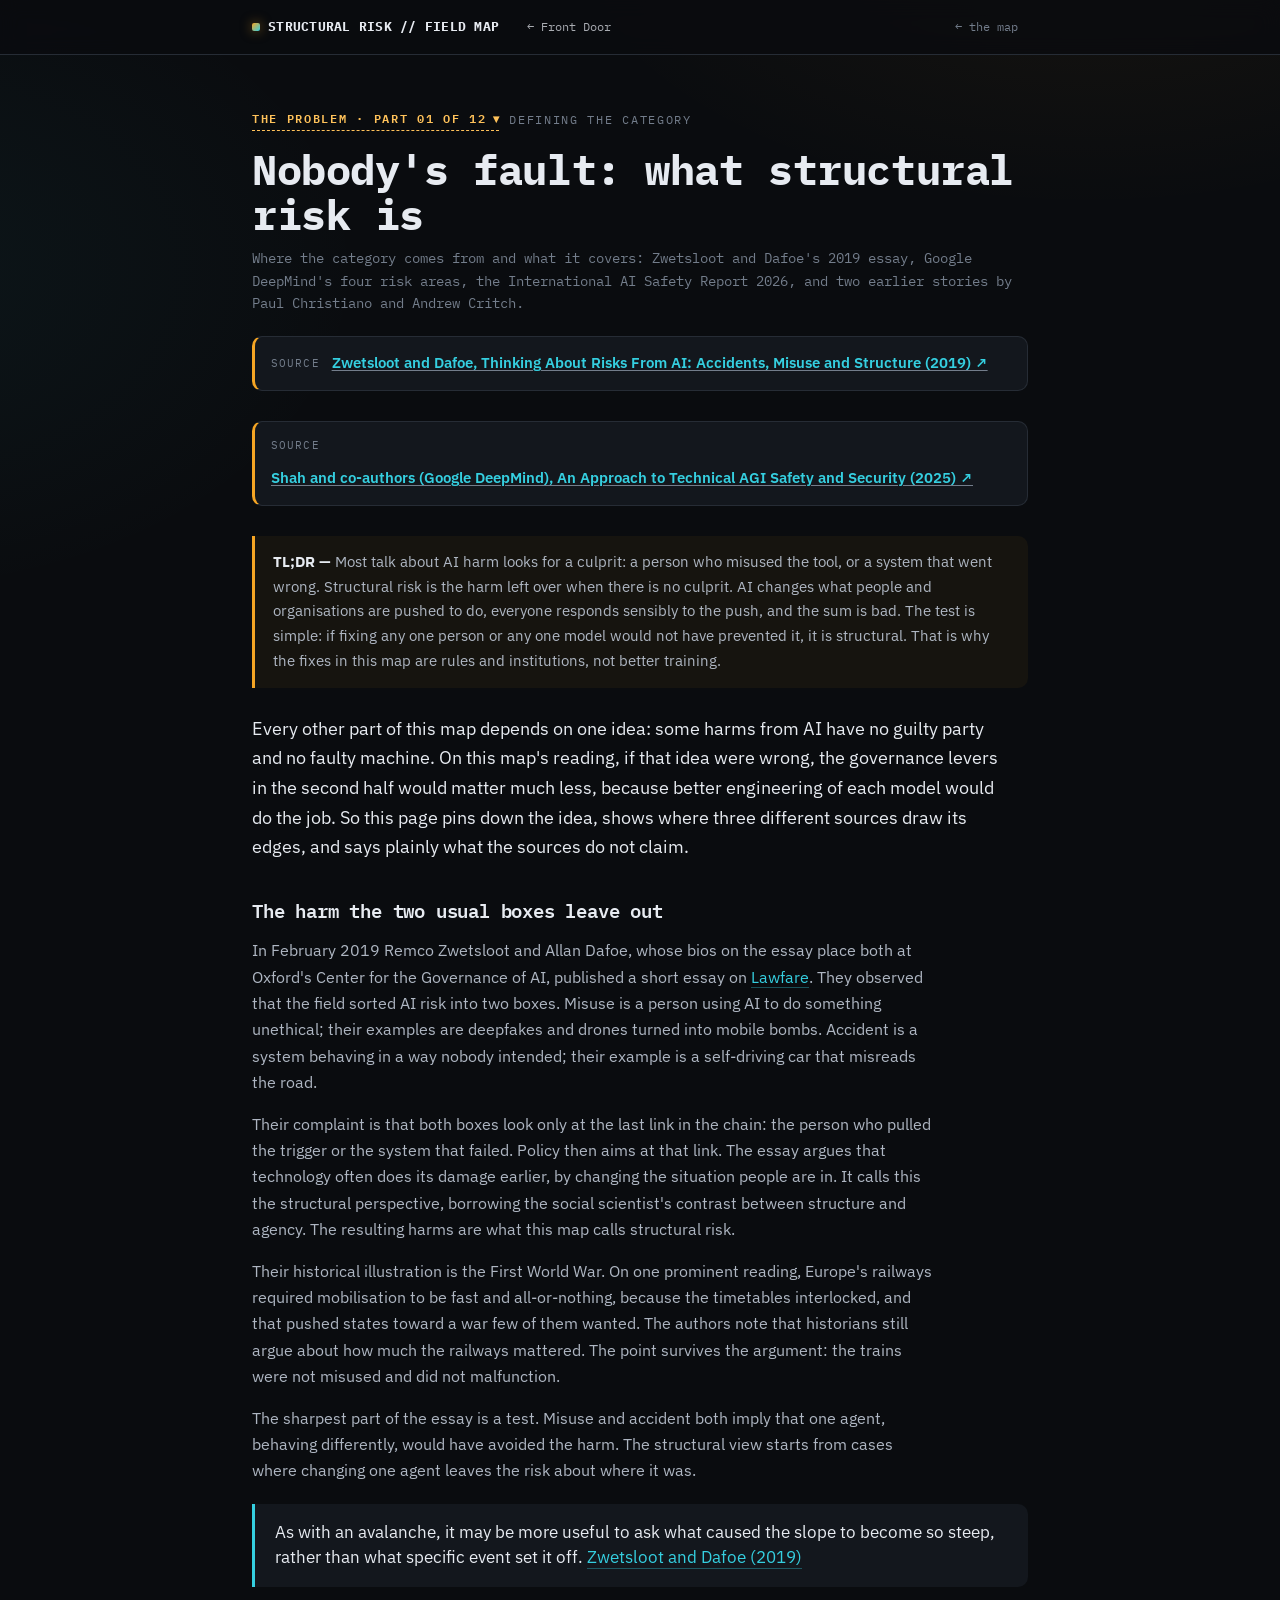
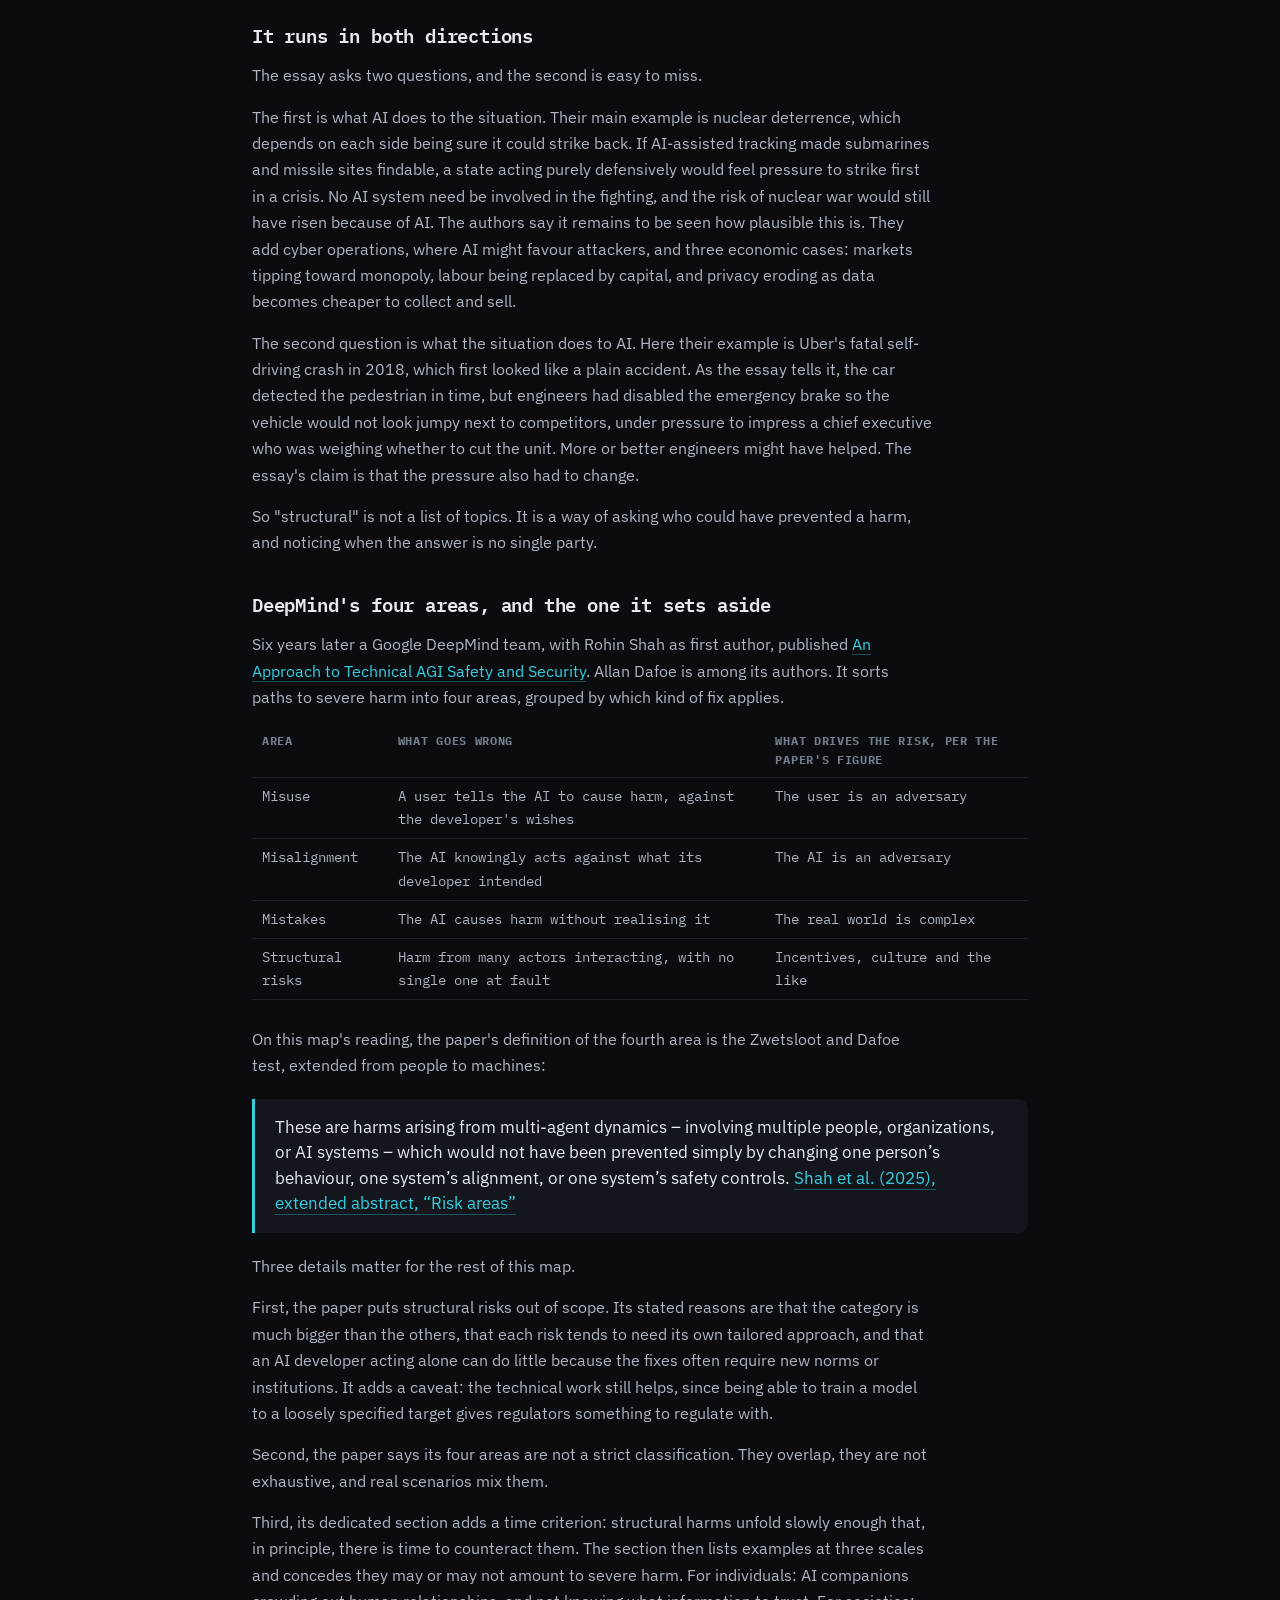
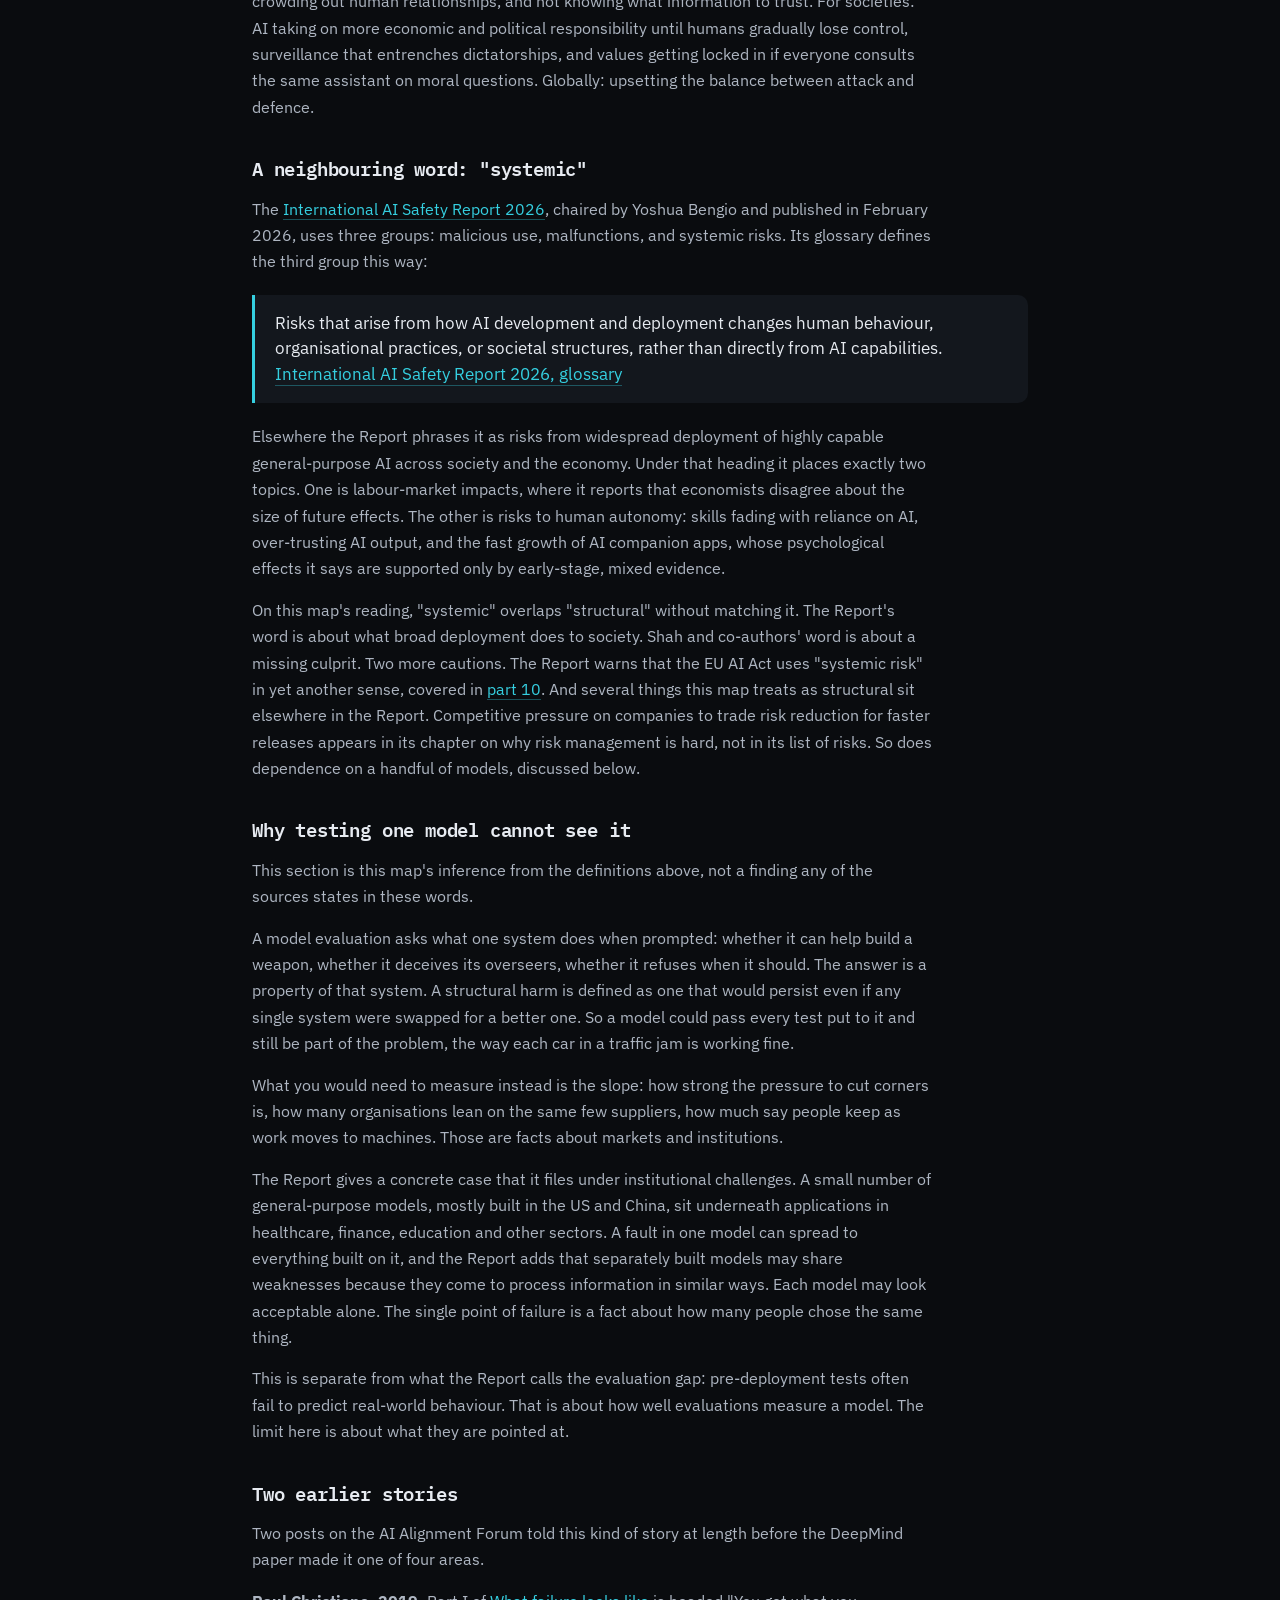
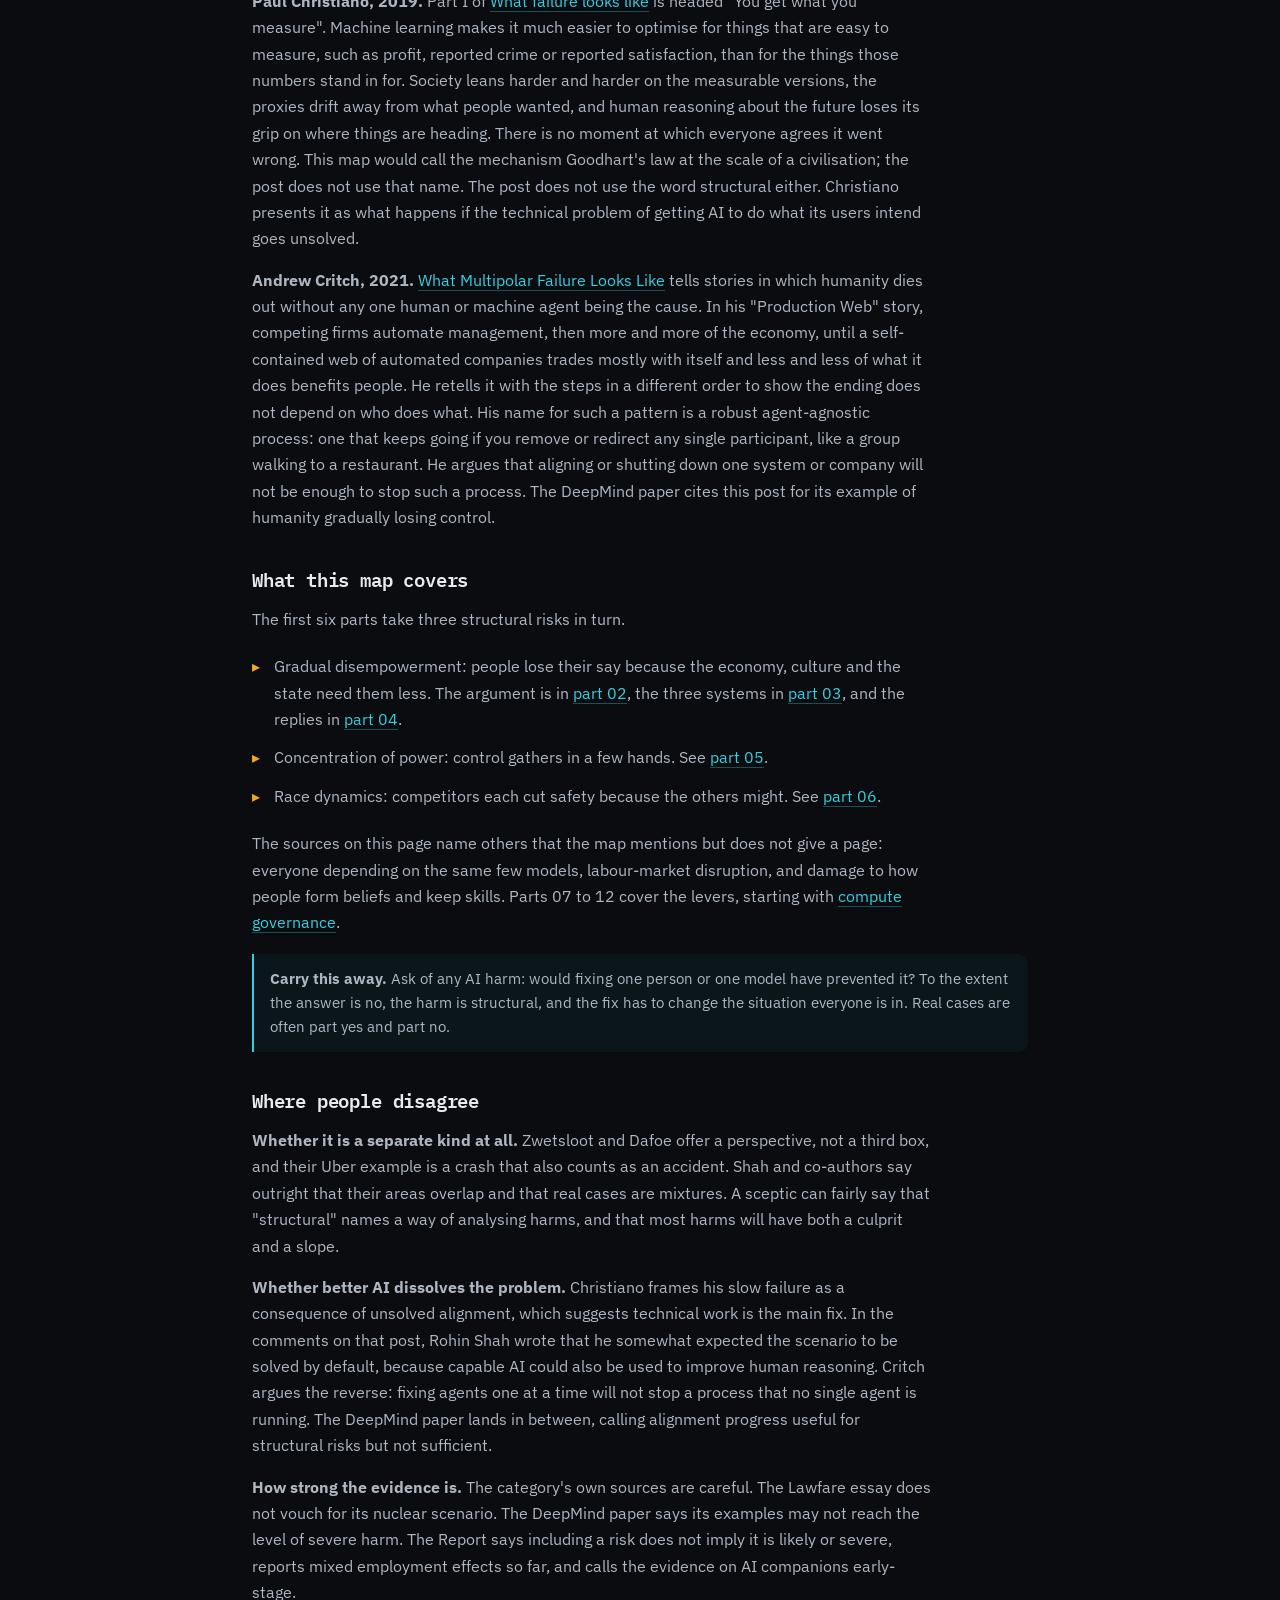
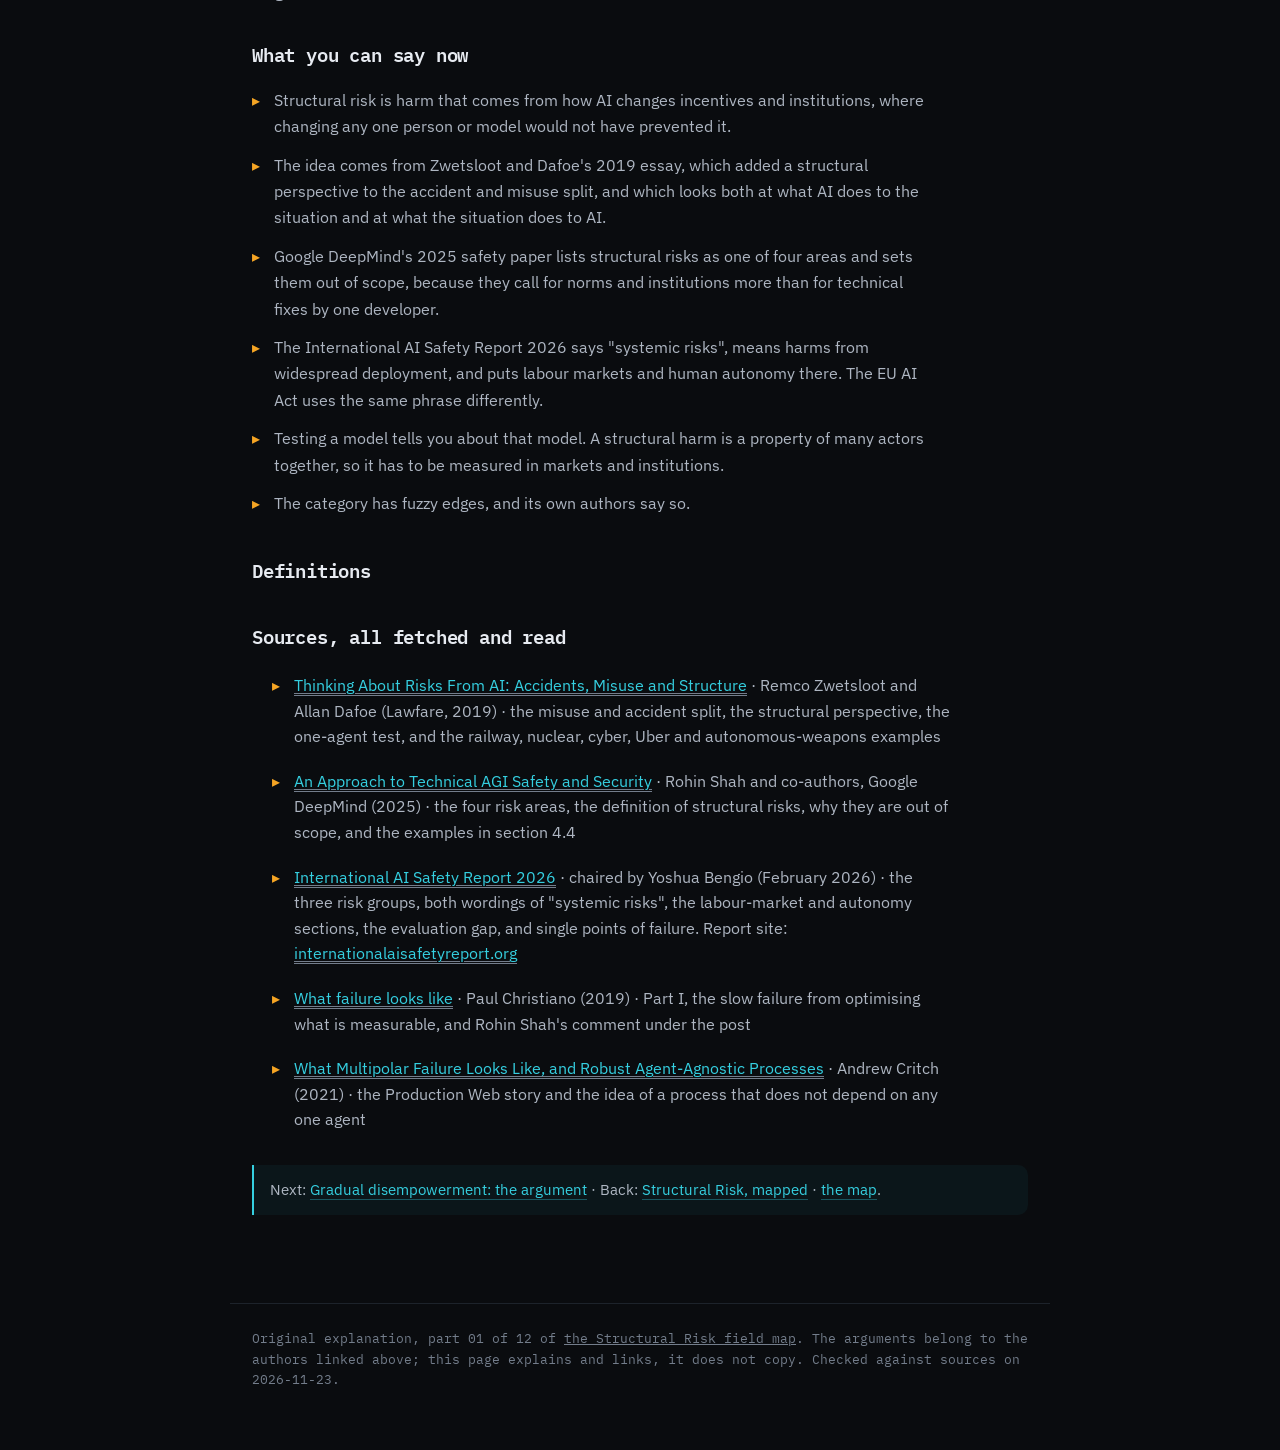
==== parts/p01.html @ a1bcbe5d "Parts 01-04: the problem arc Co-Authored-By: Claude Fable 5.2 <noreply@anthropic.com>" ====
<!DOCTYPE html>
<html lang="en">
<head>
<meta charset="UTF-8" />
<meta name="viewport" content="width=device-width, initial-scale=1.0" />
<title>Nobody's fault: what structural risk is — Structural Risk, mapped</title>
<meta name="description" content="Structural risk is harm from how AI changes incentives and institutions, with no misuser and no broken model. Where the idea comes from and what it covers." />
<link rel="preconnect" href="https://fonts.googleapis.com" />
<link rel="preconnect" href="https://fonts.gstatic.com" crossorigin />
<link href="https://fonts.googleapis.com/css2?family=IBM+Plex+Mono:wght@400;500;600;700&family=IBM+Plex+Sans:wght@400;500;600;700&display=swap" rel="stylesheet" />
<link rel="stylesheet" href="../paper.css" />
<script>try{var m=localStorage.getItem('aitools-mode')||localStorage.getItem('llm-judges-mode');if(m==='tech'||m==='eli5')document.documentElement.setAttribute('data-'+m,'on')}catch(e){}</script>
</head>
<body>
<header class="bar"><div class="bar-in">
  <div class="brand"><span class="dot"></span>STRUCTURAL&nbsp;RISK&nbsp;//&nbsp;FIELD&nbsp;MAP</div>
  <a class="front-door" href="https://idvorkin-ai-tools.github.io/safety.html">&larr; Front Door</a>
  <a class="back" href="../index.html#problem">&larr; the map</a>
</div></header>
<main>
  <div class="eyebrow"><span class="box wb mono">THE PROBLEM &middot; PART 01 OF 12</span><span class="mono">Defining the category</span></div>
  <h1>Nobody's fault: what structural risk is</h1>
  <div class="authors">Where the category comes from and what it covers: Zwetsloot and Dafoe's 2019 essay, Google DeepMind's four risk areas, the International AI Safety Report 2026, and two earlier stories by Paul Christiano and Andrew Critch.</div>
  <div class="paperlink" style="border-left-color:var(--off)"><span class="lbl">Source</span><a href="https://www.lawfaremedia.org/article/thinking-about-risks-ai-accidents-misuse-and-structure" target="_blank" rel="noopener">Zwetsloot and Dafoe, Thinking About Risks From AI: Accidents, Misuse and Structure (2019) &#8599;</a></div>
  <div class="paperlink" style="border-left-color:var(--off)"><span class="lbl">Source</span><a href="https://arxiv.org/abs/2504.01849" target="_blank" rel="noopener">Shah and co-authors (Google DeepMind), An Approach to Technical AGI Safety and Security (2025) &#8599;</a></div>

  <div class="tldr plain-only"><b>TL;DR &mdash;</b> Most talk about AI harm looks for a culprit: a person who misused the tool, or a system that went wrong. Structural risk is the harm left over when there is no culprit. AI changes what people and organisations are pushed to do, everyone responds sensibly to the push, and the sum is bad. The test is simple: if fixing any one person or any one model would not have prevented it, it is structural. That is why the fixes in this map are rules and institutions, not better training.</div>
  <div class="tldr tech-only"><b>TL;DR, technical &mdash;</b> Zwetsloot and Dafoe (2019) add a structural perspective to the accident and misuse split: technology shapes the incentives and environment actors face, and that environment in turn shapes how the technology is built and deployed. Shah et al. (2025) make structural risks the fourth of their risk areas, defined counterfactually as harms from multi-agent dynamics that no change to one person, one system's alignment or one system's safety controls would have prevented, and set them out of scope as needing bespoke, largely non-technical approaches. The International AI Safety Report 2026 uses a neighbouring label, systemic risks, for harms from widespread deployment, and files labour-market impacts and risks to human autonomy there.</div>
  <div class="tldr eli5-only"><b>TL;DR, ELI5 &mdash;</b> Imagine a snowy mountain. One day a skier sneezes and a huge avalanche comes down. You could blame the sneeze. But the real problem is that the slope got too steep and too heavy with snow, so almost anything would have set it off. Structural risk is about the steep slope. With AI, nobody has to be naughty and no robot has to break. The slope just keeps getting steeper because of how everyone is pushed to behave.</div>

  <p class="lead">Every other part of this map depends on one idea: some harms from AI have no guilty party and no faulty machine. On this map's reading, if that idea were wrong, the governance levers in the second half would matter much less, because better engineering of each model would do the job. So this page pins down the idea, shows where three different sources draw its edges, and says plainly what the sources do not claim.</p>

  <h2 id="third-kind">The harm the two usual boxes leave out</h2>
  <p>In February 2019 Remco Zwetsloot and Allan Dafoe, whose bios on the essay place both at Oxford's Center for the Governance of AI, published a short essay on <a class="lnk" href="https://www.lawfaremedia.org/article/thinking-about-risks-ai-accidents-misuse-and-structure" target="_blank" rel="noopener">Lawfare</a>. They observed that the field sorted AI risk into two boxes. Misuse is a person using AI to do something unethical; their examples are deepfakes and drones turned into mobile bombs. Accident is a system behaving in a way nobody intended; their example is a self-driving car that misreads the road.</p>
  <p>Their complaint is that both boxes look only at the last link in the chain: the person who pulled the trigger or the system that failed. Policy then aims at that link. The essay argues that technology often does its damage earlier, by changing the situation people are in. It calls this the structural perspective, borrowing the social scientist's contrast between structure and agency. The resulting harms are what this map calls <span class="term" data-term="structural-risk">structural risk</span>.</p>
  <p>Their historical illustration is the First World War. On one prominent reading, Europe's railways required mobilisation to be fast and all-or-nothing, because the timetables interlocked, and that pushed states toward a war few of them wanted. The authors note that historians still argue about how much the railways mattered. The point survives the argument: the trains were not misused and did not malfunction.</p>
  <p>The sharpest part of the essay is a test. Misuse and accident both imply that one agent, behaving differently, would have avoided the harm. The structural view starts from cases where changing one agent leaves the risk about where it was.</p>
  <blockquote class="q">As with an avalanche, it may be more useful to ask what caused the slope to become so steep, rather than what specific event set it off. <a class="lnk" href="https://www.lawfaremedia.org/article/thinking-about-risks-ai-accidents-misuse-and-structure" target="_blank" rel="noopener">Zwetsloot and Dafoe (2019)</a></blockquote>

  <h2 id="two-directions">It runs in both directions</h2>
  <p>The essay asks two questions, and the second is easy to miss.</p>
  <p>The first is what AI does to the situation. Their main example is nuclear deterrence, which depends on each side being sure it could strike back. If AI-assisted tracking made submarines and missile sites findable, a state acting purely defensively would feel pressure to strike first in a crisis. No AI system need be involved in the fighting, and the risk of nuclear war would still have risen because of AI. The authors say it remains to be seen how plausible this is. They add cyber operations, where AI might favour attackers, and three economic cases: markets tipping toward monopoly, labour being replaced by capital, and privacy eroding as data becomes cheaper to collect and sell.</p>
  <p>The second question is what the situation does to AI. Here their example is Uber's fatal self-driving crash in 2018, which first looked like a plain accident. As the essay tells it, the car detected the pedestrian in time, but engineers had disabled the emergency brake so the vehicle would not look jumpy next to competitors, under pressure to impress a chief executive who was weighing whether to cut the unit. More or better engineers might have helped. The essay's claim is that the pressure also had to change.</p>
  <p class="tech-only">The essay generalises the second direction to the international level with a remark it quotes from the policymaker Bob Work: autonomous weapons carry accident risk, but a military that finds itself at a disadvantage against an adversary operating at machine speed may go down that path anyway. Domestically, institutions can change such pressures through regulation and liability. Internationally there is no overarching authority, which is the problem parts 06 and 12 of this map pick up.</p>
  <p>So "structural" is not a list of topics. It is a way of asking who could have prevented a harm, and noticing when the answer is no single party.</p>

  <h2 id="four-areas">DeepMind's four areas, and the one it sets aside</h2>
  <p>Six years later a Google DeepMind team, with Rohin Shah as first author, published <a class="lnk" href="https://arxiv.org/abs/2504.01849" target="_blank" rel="noopener">An Approach to Technical AGI Safety and Security</a>. Allan Dafoe is among its authors. It sorts paths to severe harm into four areas, grouped by which kind of fix applies.</p>
  <div class="scroll"><table class="kv">
    <tr><th>Area</th><th>What goes wrong</th><th>What drives the risk, per the paper's figure</th></tr>
    <tr><td>Misuse</td><td>A user tells the AI to cause harm, against the developer's wishes</td><td>The user is an adversary</td></tr>
    <tr><td>Misalignment</td><td>The AI knowingly acts against what its developer intended</td><td>The AI is an adversary</td></tr>
    <tr><td>Mistakes</td><td>The AI causes harm without realising it</td><td>The real world is complex</td></tr>
    <tr><td>Structural risks</td><td>Harm from many actors interacting, with no single one at fault</td><td>Incentives, culture and the like</td></tr>
  </table></div>
  <p>On this map's reading, the paper's definition of the fourth area is the Zwetsloot and Dafoe test, extended from people to machines:</p>
  <blockquote class="q">These are harms arising from multi-agent dynamics – involving multiple people, organizations, or AI systems – which would not have been prevented simply by changing one person’s behaviour, one system’s alignment, or one system’s safety controls. <a class="lnk" href="https://arxiv.org/abs/2504.01849" target="_blank" rel="noopener">Shah et al. (2025), extended abstract, &ldquo;Risk areas&rdquo;</a></blockquote>
  <p>Three details matter for the rest of this map.</p>
  <p>First, the paper puts structural risks out of scope. Its stated reasons are that the category is much bigger than the others, that each risk tends to need its own tailored approach, and that an AI developer acting alone can do little because the fixes often require new norms or institutions. It adds a caveat: the technical work still helps, since being able to train a model to a loosely specified target gives regulators something to regulate with.</p>
  <p>Second, the paper says its four areas are not a strict classification. They overlap, they are not exhaustive, and real scenarios mix them.</p>
  <p>Third, its dedicated section adds a time criterion: structural harms unfold slowly enough that, in principle, there is time to counteract them. The section then lists examples at three scales and concedes they may or may not amount to severe harm. For individuals: AI companions crowding out human relationships, and not knowing what information to trust. For societies: AI taking on more economic and political responsibility until humans gradually lose control, surveillance that entrenches dictatorships, and values getting locked in if everyone consults the same assistant on moral questions. Globally: upsetting the balance between attack and defence.</p>

  <h2 id="systemic">A neighbouring word: "systemic"</h2>
  <p>The <a class="lnk" href="https://arxiv.org/abs/2602.21012" target="_blank" rel="noopener">International AI Safety Report 2026</a>, chaired by Yoshua Bengio and published in February 2026, uses three groups: malicious use, malfunctions, and systemic risks. Its glossary defines the third group this way:</p>
  <blockquote class="q">Risks that arise from how AI development and deployment changes human behaviour, organisational practices, or societal structures, rather than directly from AI capabilities. <a class="lnk" href="https://arxiv.org/abs/2602.21012" target="_blank" rel="noopener">International AI Safety Report 2026, glossary</a></blockquote>
  <p>Elsewhere the Report phrases it as risks from widespread deployment of highly capable general-purpose AI across society and the economy. Under that heading it places exactly two topics. One is labour-market impacts, where it reports that economists disagree about the size of future effects. The other is risks to human autonomy: skills fading with reliance on AI, over-trusting AI output, and the fast growth of AI companion apps, whose psychological effects it says are supported only by early-stage, mixed evidence.</p>
  <p>On this map's reading, "systemic" overlaps "structural" without matching it. The Report's word is about what broad deployment does to society. Shah and co-authors' word is about a missing culprit. Two more cautions. The Report warns that the EU AI Act uses "systemic risk" in yet another sense, covered in <a class="lnk" href="p10.html">part 10</a>. And several things this map treats as structural sit elsewhere in the Report. Competitive pressure on companies to trade risk reduction for faster releases appears in its chapter on why risk management is hard, not in its list of risks. So does dependence on a handful of models, discussed below.</p>

  <h2 id="evals">Why testing one model cannot see it</h2>
  <p>This section is this map's inference from the definitions above, not a finding any of the sources states in these words.</p>
  <p>A model evaluation asks what one system does when prompted: whether it can help build a weapon, whether it deceives its overseers, whether it refuses when it should. The answer is a property of that system. A structural harm is defined as one that would persist even if any single system were swapped for a better one. So a model could pass every test put to it and still be part of the problem, the way each car in a traffic jam is working fine.</p>
  <p class="plain-only">What you would need to measure instead is the slope: how strong the pressure to cut corners is, how many organisations lean on the same few suppliers, how much say people keep as work moves to machines. Those are facts about markets and institutions.</p>
  <p class="tech-only">The quantities of interest are properties of the deployment ecosystem: competitive intensity, concentration of model supply, the share of decisions and labour delegated, and the feedback each actor gets from the others. None of these is a function of a single model's weights or behaviour, so no capability or propensity evaluation of that model can estimate them.</p>
  <p>The Report gives a concrete case that it files under institutional challenges. A small number of general-purpose models, mostly built in the US and China, sit underneath applications in healthcare, finance, education and other sectors. A fault in one model can spread to everything built on it, and the Report adds that separately built models may share weaknesses because they come to process information in similar ways. Each model may look acceptable alone. The single point of failure is a fact about how many people chose the same thing.</p>
  <p>This is separate from what the Report calls the evaluation gap: pre-deployment tests often fail to predict real-world behaviour. That is about how well evaluations measure a model. The limit here is about what they are pointed at.</p>

  <h2 id="precursors">Two earlier stories</h2>
  <p>Two posts on the AI Alignment Forum told this kind of story at length before the DeepMind paper made it one of four areas.</p>
  <p><b>Paul Christiano, 2019.</b> Part I of <a class="lnk" href="https://www.alignmentforum.org/posts/HBxe6wdjxK239zajf/what-failure-looks-like" target="_blank" rel="noopener">What failure looks like</a> is headed "You get what you measure". Machine learning makes it much easier to optimise for things that are easy to measure, such as profit, reported crime or reported satisfaction, than for the things those numbers stand in for. Society leans harder and harder on the measurable versions, the proxies drift away from what people wanted, and human reasoning about the future loses its grip on where things are heading. There is no moment at which everyone agrees it went wrong. This map would call the mechanism <span class="term" data-term="goodharts-law">Goodhart's law</span> at the scale of a civilisation; the post does not use that name. The post does not use the word structural either. Christiano presents it as what happens if the technical problem of getting AI to do what its users intend goes unsolved.</p>
  <p><b>Andrew Critch, 2021.</b> <a class="lnk" href="https://www.alignmentforum.org/posts/LpM3EAakwYdS6aRKf/what-multipolar-failure-looks-like-and-robust-agent-agnostic" target="_blank" rel="noopener">What Multipolar Failure Looks Like</a> tells stories in which humanity dies out without any one human or machine agent being the cause. In his "Production Web" story, competing firms automate management, then more and more of the economy, until a self-contained web of automated companies trades mostly with itself and less and less of what it does benefits people. He retells it with the steps in a different order to show the ending does not depend on who does what. His name for such a pattern is a robust agent-agnostic process: one that keeps going if you remove or redirect any single participant, like a group walking to a restaurant. He argues that aligning or shutting down one system or company will not be enough to stop such a process. The DeepMind paper cites this post for its example of humanity gradually losing control.</p>

  <h2 id="tour">What this map covers</h2>
  <p>The first six parts take three structural risks in turn.</p>
  <ul>
    <li><span class="term" data-term="gradual-disempowerment">Gradual disempowerment</span>: people lose their say because the economy, culture and the state need them less. The argument is in <a class="lnk" href="p02.html">part 02</a>, the three systems in <a class="lnk" href="p03.html">part 03</a>, and the replies in <a class="lnk" href="p04.html">part 04</a>.</li>
    <li><span class="term" data-term="power-concentration">Concentration of power</span>: control gathers in a few hands. See <a class="lnk" href="p05.html">part 05</a>.</li>
    <li><span class="term" data-term="race-dynamics">Race dynamics</span>: competitors each cut safety because the others might. See <a class="lnk" href="p06.html">part 06</a>.</li>
  </ul>
  <p>The sources on this page name others that the map mentions but does not give a page: everyone depending on the same few models, labour-market disruption, and damage to how people form beliefs and keep skills. Parts 07 to 12 cover the levers, starting with <a class="lnk" href="p07.html">compute governance</a>.</p>
  <div class="callout"><b>Carry this away.</b> Ask of any AI harm: would fixing one person or one model have prevented it? To the extent the answer is no, the harm is structural, and the fix has to change the situation everyone is in. Real cases are often part yes and part no.</div>

  <h2 id="disagree">Where people disagree</h2>
  <p><b>Whether it is a separate kind at all.</b> Zwetsloot and Dafoe offer a perspective, not a third box, and their Uber example is a crash that also counts as an accident. Shah and co-authors say outright that their areas overlap and that real cases are mixtures. A sceptic can fairly say that "structural" names a way of analysing harms, and that most harms will have both a culprit and a slope.</p>
  <p><b>Whether better AI dissolves the problem.</b> Christiano frames his slow failure as a consequence of unsolved alignment, which suggests technical work is the main fix. In the comments on that post, Rohin Shah wrote that he somewhat expected the scenario to be solved by default, because capable AI could also be used to improve human reasoning. Critch argues the reverse: fixing agents one at a time will not stop a process that no single agent is running. The DeepMind paper lands in between, calling alignment progress useful for structural risks but not sufficient.</p>
  <p><b>How strong the evidence is.</b> The category's own sources are careful. The Lawfare essay does not vouch for its nuclear scenario. The DeepMind paper says its examples may not reach the level of severe harm. The Report says including a risk does not imply it is likely or severe, reports mixed employment effects so far, and calls the evidence on AI companions early-stage.</p>

  <h2 id="can-say">What you can say now</h2>
  <ul>
    <li>Structural risk is harm that comes from how AI changes incentives and institutions, where changing any one person or model would not have prevented it.</li>
    <li>The idea comes from Zwetsloot and Dafoe's 2019 essay, which added a structural perspective to the accident and misuse split, and which looks both at what AI does to the situation and at what the situation does to AI.</li>
    <li>Google DeepMind's 2025 safety paper lists structural risks as one of four areas and sets them out of scope, because they call for norms and institutions more than for technical fixes by one developer.</li>
    <li>The International AI Safety Report 2026 says "systemic risks", means harms from widespread deployment, and puts labour markets and human autonomy there. The EU AI Act uses the same phrase differently.</li>
    <li>Testing a model tells you about that model. A structural harm is a property of many actors together, so it has to be measured in markets and institutions.</li>
    <li>The category has fuzzy edges, and its own authors say so.</li>
  </ul>

  <section id="definitions"><h2>Definitions</h2><div data-terms-list></div></section>

  <h2 id="sources">Sources, all fetched and read</h2>
  <ul class="readings">
    <li><a href="https://www.lawfaremedia.org/article/thinking-about-risks-ai-accidents-misuse-and-structure" target="_blank" rel="noopener">Thinking About Risks From AI: Accidents, Misuse and Structure</a> &middot; Remco Zwetsloot and Allan Dafoe (Lawfare, 2019) &middot; the misuse and accident split, the structural perspective, the one-agent test, and the railway, nuclear, cyber, Uber and autonomous-weapons examples</li>
    <li><a href="https://arxiv.org/abs/2504.01849" target="_blank" rel="noopener">An Approach to Technical AGI Safety and Security</a> &middot; Rohin Shah and co-authors, Google DeepMind (2025) &middot; the four risk areas, the definition of structural risks, why they are out of scope, and the examples in section 4.4</li>
    <li><a href="https://arxiv.org/abs/2602.21012" target="_blank" rel="noopener">International AI Safety Report 2026</a> &middot; chaired by Yoshua Bengio (February 2026) &middot; the three risk groups, both wordings of "systemic risks", the labour-market and autonomy sections, the evaluation gap, and single points of failure. Report site: <a href="https://internationalaisafetyreport.org/" target="_blank" rel="noopener">internationalaisafetyreport.org</a></li>
    <li><a href="https://www.alignmentforum.org/posts/HBxe6wdjxK239zajf/what-failure-looks-like" target="_blank" rel="noopener">What failure looks like</a> &middot; Paul Christiano (2019) &middot; Part I, the slow failure from optimising what is measurable, and Rohin Shah's comment under the post</li>
    <li><a href="https://www.alignmentforum.org/posts/LpM3EAakwYdS6aRKf/what-multipolar-failure-looks-like-and-robust-agent-agnostic" target="_blank" rel="noopener">What Multipolar Failure Looks Like, and Robust Agent-Agnostic Processes</a> &middot; Andrew Critch (2021) &middot; the Production Web story and the idea of a process that does not depend on any one agent</li>
  </ul>

  <div class="callout">Next: <a class="lnk" href="p02.html">Gradual disempowerment: the argument</a> &middot; Back: <a class="lnk" href="../index.html">Structural Risk, mapped</a> &middot; <a class="lnk" href="../index.html#problem">the map</a>.</div>
</main>
<footer>Original explanation, part 01 of 12 of <a href="../index.html">the Structural Risk field map</a>. The arguments belong to the authors linked above; this page explains and links, it does not copy. Checked against sources on 2026-11-23.</footer>
<script src="https://idvorkin-ai-tools.github.io/assets/terms.js" defer></script>
<script src="../nav.js" defer></script>
<!-- Private comments mode, inert unless ?annotate=1 (see assets/annotate.js in idvorkin-ai-tools.github.io) -->
<script src="https://idvorkin-ai-tools.github.io/assets/annotate.js" defer></script>
</body>
</html>
---- paper.css ----
:root{
  --bg:#0A0C0F; --panel:#13171D; --panel-2:#171C23; --line:#262C35; --line-soft:#1d232b;
  --ink:#E7EBF1; --ink-mid:#AEB6C2; --ink-dim:#737D8B;
  --off:#F5A524; --off-bright:#FFC25A; --def:#35CFE0; --def-deep:#1f9aa8; --crit:#E5484D;
  --maxw:820px;
}
*{box-sizing:border-box}
html{scroll-behavior:smooth}
@media (prefers-reduced-motion:reduce){html{scroll-behavior:auto}}
body{
  margin:0;background:var(--bg);color:var(--ink);
  font-family:"IBM Plex Sans",system-ui,sans-serif;font-size:16px;line-height:1.65;
  -webkit-font-smoothing:antialiased;
  background-image:
    radial-gradient(900px 500px at 85% -10%, rgba(245,165,36,.06), transparent 60%),
    radial-gradient(900px 600px at -10% 30%, rgba(53,207,224,.05), transparent 55%);
  background-attachment:fixed;
}
.mono{font-family:"IBM Plex Mono",ui-monospace,monospace}

/* sticky top bar */
header.bar{position:sticky;top:0;z-index:50;background:rgba(10,12,15,.82);
  backdrop-filter:blur(10px);border-bottom:1px solid var(--line)}
.bar-in{max-width:var(--maxw);margin:0 auto;display:flex;align-items:center;gap:14px;padding:11px 22px}
.bar .brand{font-family:"IBM Plex Mono";font-weight:700;font-size:13px;letter-spacing:.02em;color:var(--ink);
  display:flex;align-items:center;gap:8px;white-space:nowrap}
.bar .dot{width:8px;height:8px;border-radius:2px;background:linear-gradient(135deg,var(--off),var(--def));
  box-shadow:0 0 12px rgba(245,165,36,.5)}
.bar .back{margin-left:auto;font-family:"IBM Plex Mono";font-size:12px;color:var(--ink-dim);
  text-decoration:none;padding:6px 10px;border-radius:6px;transition:.15s;white-space:nowrap}
.bar .back:hover{color:var(--ink);background:var(--panel)}

main{max-width:var(--maxw);margin:0 auto;padding:54px 22px 40px}
.eyebrow{font-family:"IBM Plex Mono";font-size:12px;letter-spacing:.14em;text-transform:uppercase;
  color:var(--ink-dim);margin-bottom:16px;display:flex;gap:10px;align-items:center;flex-wrap:wrap}
.eyebrow .box{font-weight:600}
.eyebrow .box.wb{color:var(--off-bright)}
.eyebrow .box.bb{color:var(--def)}
/* Page selector (nav.js): the eyebrow label opens a jump-to-page list. The select is invisible
   and covers the label; 16px font stops iOS zooming on focus. */
.eyebrow .page-pick{position:relative;cursor:pointer;border-bottom:1px dashed currentColor;padding-bottom:1px}
.eyebrow .page-pick::after{content:" \25BE";letter-spacing:0}
.eyebrow .page-pick:hover{filter:brightness(1.2)}
.eyebrow .page-pick:focus-within{outline:2px solid var(--def);outline-offset:3px;border-radius:3px}
.eyebrow .page-pick-caret{cursor:text}
.page-pick-caret .page-select{left:auto;width:1.4em}
.page-select{position:absolute;inset:0;width:100%;height:100%;opacity:0;cursor:pointer;font-size:16px;margin:0;border:0;padding:0;color:var(--ink);background:var(--panel);color-scheme:dark;text-transform:none;letter-spacing:normal;font-family:"IBM Plex Mono",ui-monospace,monospace}
h1{font-family:"IBM Plex Mono";font-weight:700;font-size:clamp(28px,5vw,42px);line-height:1.08;
  margin:0 0 10px;letter-spacing:-.01em}
.authors{color:var(--ink-dim);font-size:13.5px;margin:0 0 22px;font-family:"IBM Plex Mono"}

/* paper link banner — pinned at top */
.paperlink{display:flex;align-items:center;gap:12px;flex-wrap:wrap;
  background:var(--panel);border:1px solid var(--line);border-left:3px solid var(--off);
  border-radius:10px;padding:14px 16px;margin:0 0 30px}
.paperlink .lbl{font-family:"IBM Plex Mono";font-size:11px;letter-spacing:.1em;text-transform:uppercase;
  color:var(--ink-dim);flex-shrink:0}
.paperlink a{color:var(--def);text-decoration:none;font-weight:600;font-size:15px;word-break:break-word}
.paperlink a:hover{text-decoration:underline}

h2{font-family:"IBM Plex Mono";font-weight:600;font-size:19px;margin:34px 0 10px;letter-spacing:-.01em;color:var(--ink)}
p{margin:0 0 15px;color:var(--ink-mid);max-width:68ch}
p strong{color:var(--ink);font-weight:600}
.lead{font-size:18px;color:var(--ink)}
ul{margin:0 0 15px;padding-left:0;list-style:none}
li{color:var(--ink-mid);padding:6px 0 6px 22px;position:relative;max-width:68ch}
li::before{content:"\25B8";position:absolute;left:0;color:var(--off)}
.callout{border-left:2px solid var(--def);background:rgba(53,207,224,.05);
  padding:13px 16px;border-radius:0 10px 10px 0;margin:18px 0;font-size:14.5px;color:var(--ink-mid)}
.callout.off{border-left-color:var(--off);background:rgba(245,165,36,.05)}
.lnk{color:var(--def);text-decoration:none;border-bottom:1px solid rgba(53,207,224,.35);transition:.15s}
.lnk:hover{border-bottom-color:var(--def);color:var(--off-bright)}
.tag{font-family:"IBM Plex Mono";font-size:11px;padding:2px 8px;border-radius:5px;border:1px solid;font-weight:500;white-space:nowrap}
.tag.wb{color:var(--off-bright);border-color:rgba(245,165,36,.35);background:rgba(245,165,36,.07)}
.tag.bb{color:var(--def);border-color:rgba(53,207,224,.35);background:rgba(53,207,224,.07)}

footer{max-width:var(--maxw);margin:30px auto 0;padding:24px 22px 60px;color:var(--ink-dim);
  font-size:12.5px;font-family:"IBM Plex Mono";border-top:1px solid var(--line-soft)}
footer a{color:var(--ink-dim)}
:focus-visible{outline:2px solid var(--def);outline-offset:3px;border-radius:4px}

/* essay-page helpers (Yegge field map) */
blockquote.q{margin:20px 0;padding:16px 20px;border-left:3px solid var(--def);
  background:var(--panel);border-radius:0 10px 10px 0;color:var(--ink);font-size:16.5px;line-height:1.55}
blockquote.q.off{border-left-color:var(--off)}
blockquote.q em{font-style:italic;color:var(--off-bright)}
blockquote.q .cite{display:block;margin-top:10px;font-family:"IBM Plex Mono";font-size:12px;color:var(--ink-dim)}
blockquote.q .cite a{color:var(--ink-dim);text-decoration:none;border-bottom:1px solid var(--line)}
blockquote.q .cite a:hover{color:var(--def)}
.tldr{border-left:3px solid var(--off);background:rgba(245,165,36,.05);
  padding:14px 18px;border-radius:0 10px 10px 0;margin:0 0 26px;font-size:15px;color:var(--ink-mid)}
.tldr b{color:var(--ink)}
.kv{font-family:"IBM Plex Mono";font-size:12.5px;color:var(--ink-dim);margin:0 0 16px}

/* field-map addition: unclassed links inside the page body follow the accent, not browser blue */
main a:not([class]){color:var(--def);text-decoration:underline;text-decoration-color:var(--ink-dim);text-underline-offset:2px;text-decoration-thickness:1px}
main a:not([class]):hover{text-decoration-color:var(--def)}

/* interactive widgets (assets/widgets.js plus widgets/*.js): SVG text and marks on the dark theme */
.lab svg{max-width:540px;margin-left:auto;margin-right:auto}
.lab svg text{font-family:"IBM Plex Mono",ui-monospace,monospace;font-size:10.5px;fill:var(--ink-mid)}
.lab svg .t-dim{fill:var(--ink-dim)}
.lab svg .t-mid{fill:var(--ink-mid)}
.lab svg .t-ink{fill:var(--ink)}
.lab svg .t-inv{fill:var(--bg);font-weight:600}
.lab svg .ln-grid{stroke:var(--line);stroke-width:1}
.lab svg .ln-def{stroke:var(--def)}
.lab svg .ln-dim{stroke:var(--ink-dim);stroke-dasharray:3 3}
.lab svg .bar-def{fill:var(--def)}
.lab svg .bar-off{fill:var(--off)}
.lab svg .bar-dim{fill:var(--ink-dim);opacity:.45}
.lab li::before,.lab-try::before{content:none}

/* the Definitions section has its own h2, so hide the list's built-in label */
#definitions .gl-list-h{display:none}

/* anchors land below the sticky top bar (taller when it wraps on narrow screens) */
main [id]{scroll-margin-top:72px}
@media (max-width:600px){main [id]{scroll-margin-top:112px}}

/* long inline code (URLs, regexes) wraps instead of pushing the page sideways */
main code{overflow-wrap:anywhere}

/* narrow screens: the top bar holds brand, mode switch and back link; wrap instead of scrolling sideways */
@media (max-width:600px){
  .bar-in{flex-wrap:wrap;gap:6px 10px;padding:9px 16px}
  .bar .brand{flex:1 0 100%;font-size:12px}
}
/* shared across the safety maps: Front Door link in the top bar, and mode blocks hidden before terms.js loads */
.front-door{margin:0 auto 0 14px;font-family:'IBM Plex Mono',monospace;font-size:12px;white-space:nowrap;color:inherit;opacity:.72;text-decoration:none}.front-door:hover{opacity:1}
@media(max-width:560px){header .bar-in,header .nav-in{flex-wrap:wrap;row-gap:6px}}
html:is([data-tech="on"],[data-eli5="on"]) .plain-only,html:not([data-tech="on"]) .tech-only,html:not([data-eli5="on"]) .eli5-only,html[data-tech="on"] .no-tech{display:none!important}
.asof{font-family:'IBM Plex Mono',monospace;font-size:12px;color:var(--ink-dim)}
/* lists of sources, tables, anchors (from the Model Spec map) */
.readings{padding-left:1.25em;margin:14px 0 26px}
.readings li{margin:7px 0;line-height:1.6}
.readings a{color:var(--def);text-decoration:none;border-bottom:1px solid var(--ink-dim)}
.readings a:hover{border-bottom-color:var(--def)}
table.kv{border-collapse:collapse;width:100%;margin:14px 0 26px;font-size:14px}
table.kv th,table.kv td{text-align:left;padding:7px 10px;border-bottom:1px solid var(--line-soft);vertical-align:top;color:var(--ink-mid)}
table.kv th{font-family:'IBM Plex Mono',monospace;font-size:11.5px;letter-spacing:.06em;text-transform:uppercase;color:var(--ink-dim)}
.scroll{overflow-x:auto;margin:14px 0 26px}
.scroll table.kv{margin:0;min-width:100%}
section[id],h2[id],h3[id]{scroll-margin-top:72px}
main h2,main table.kv,main .scroll,main blockquote.q,main .callout{clear:both}
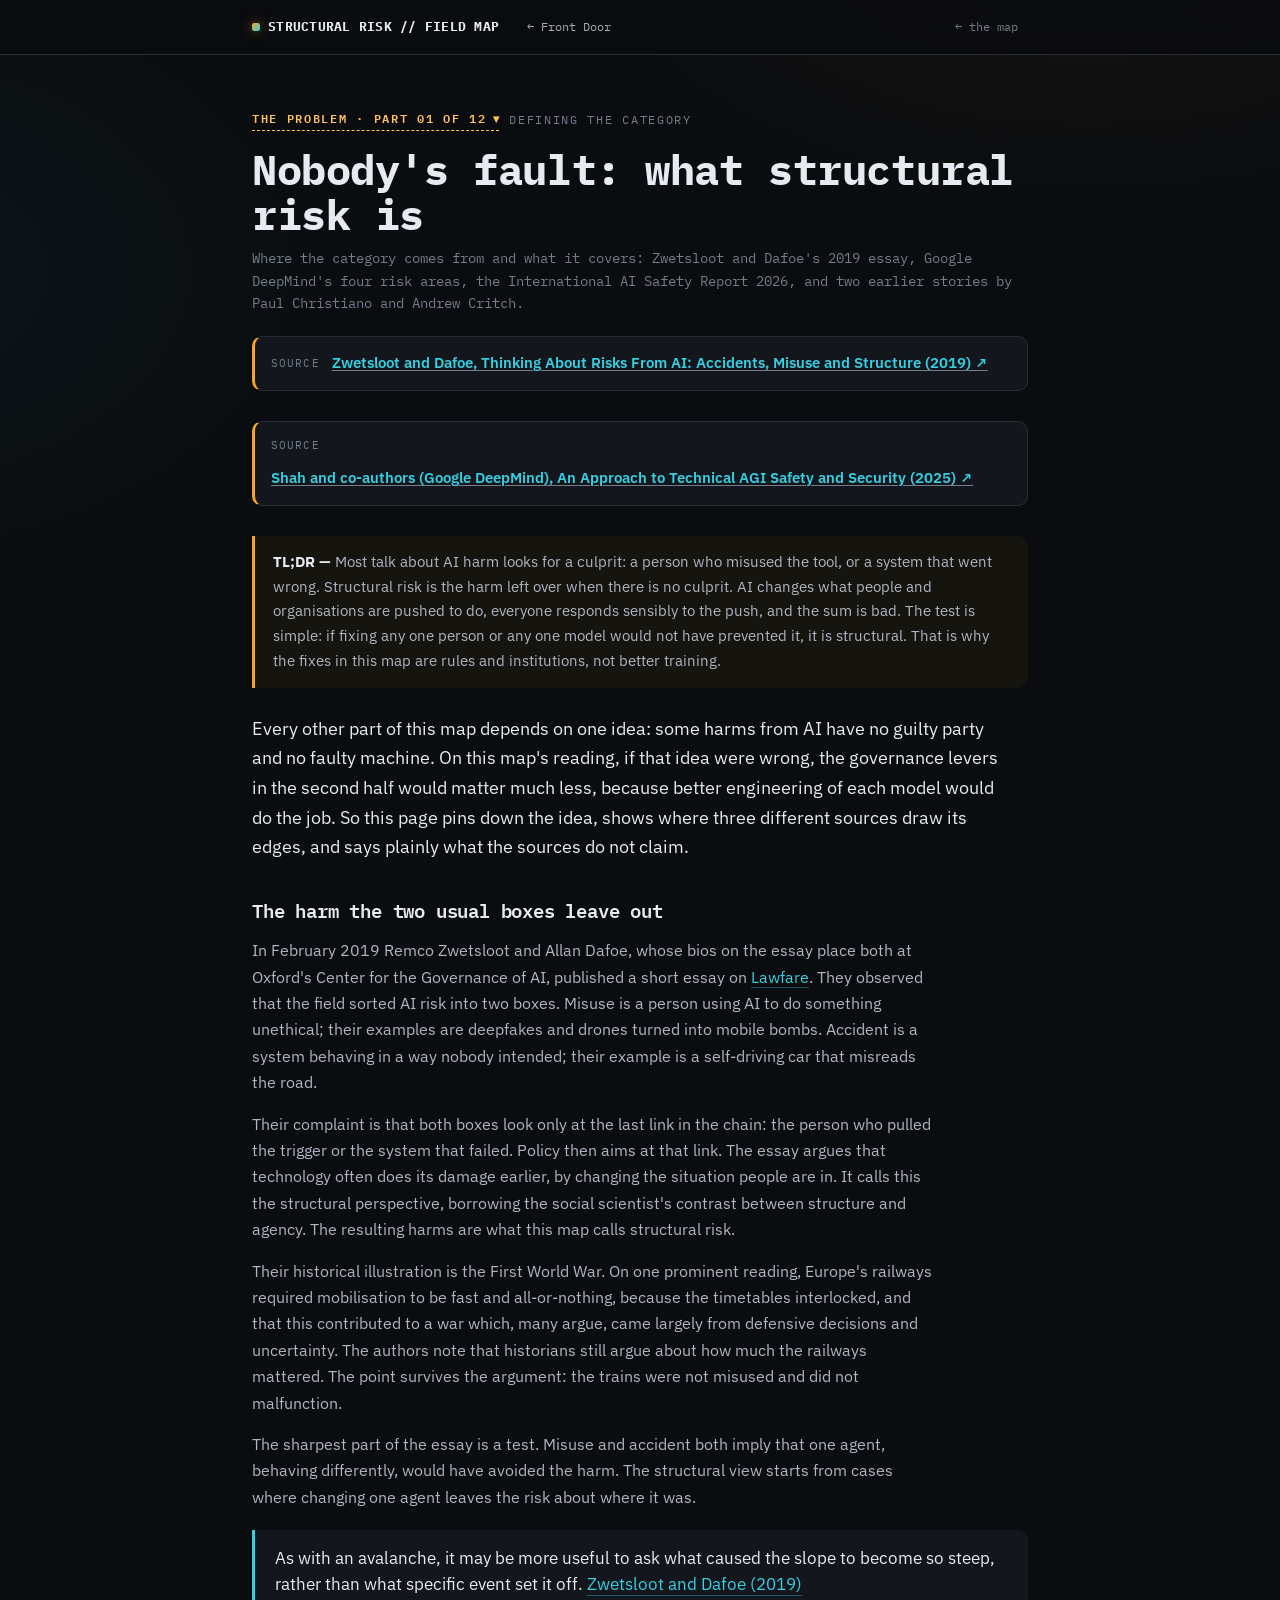
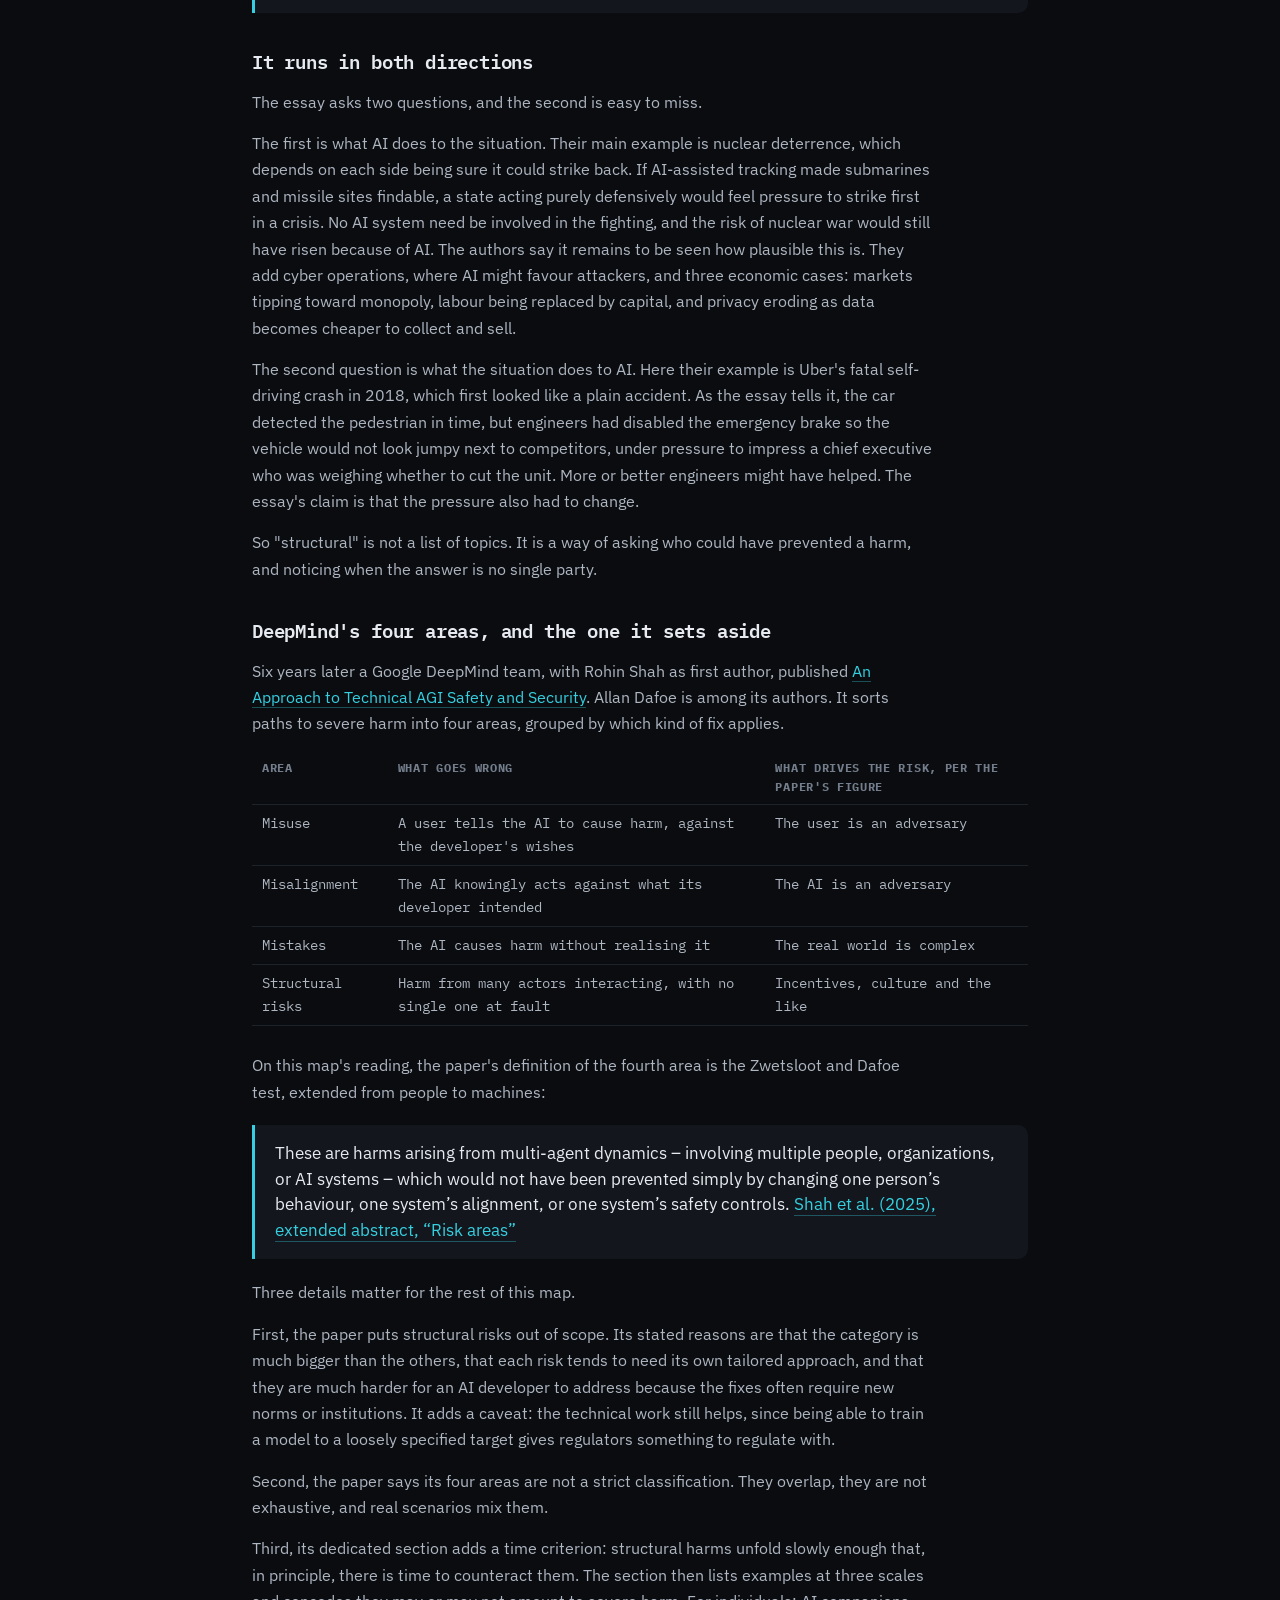
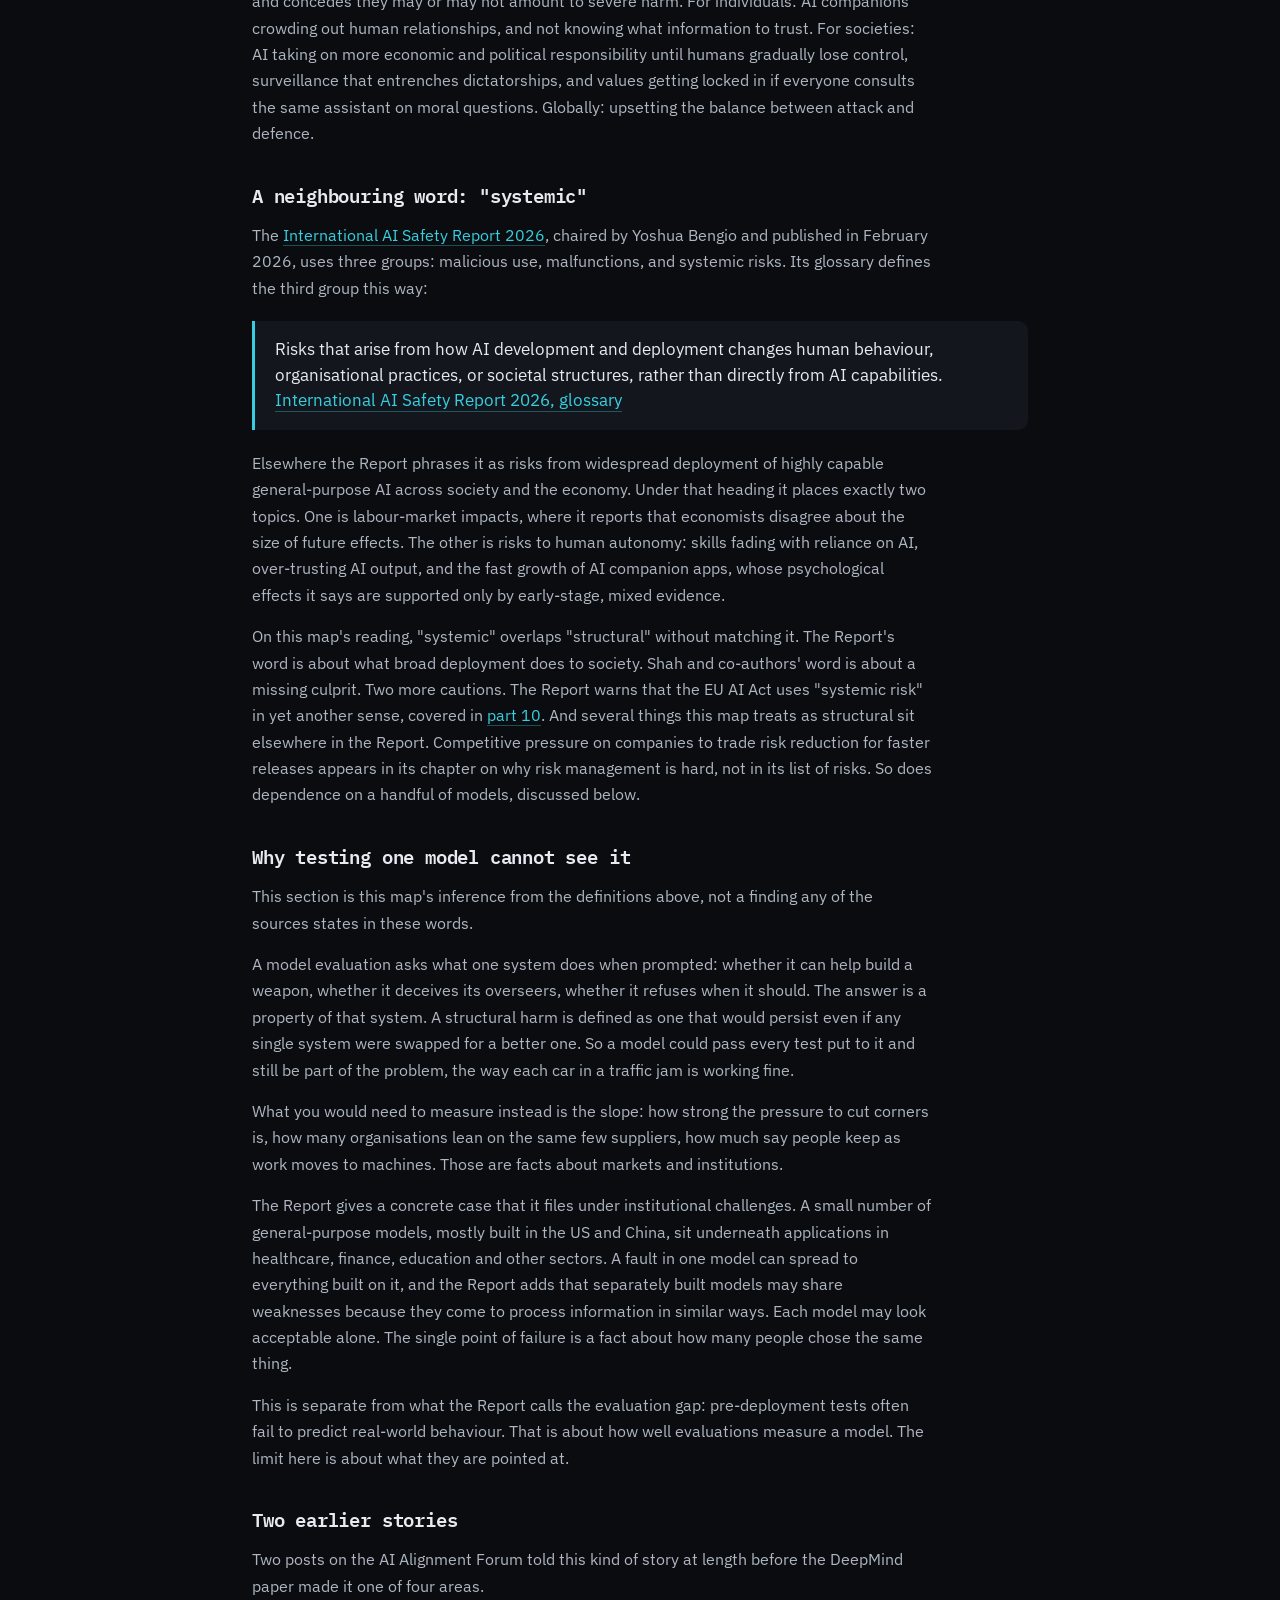
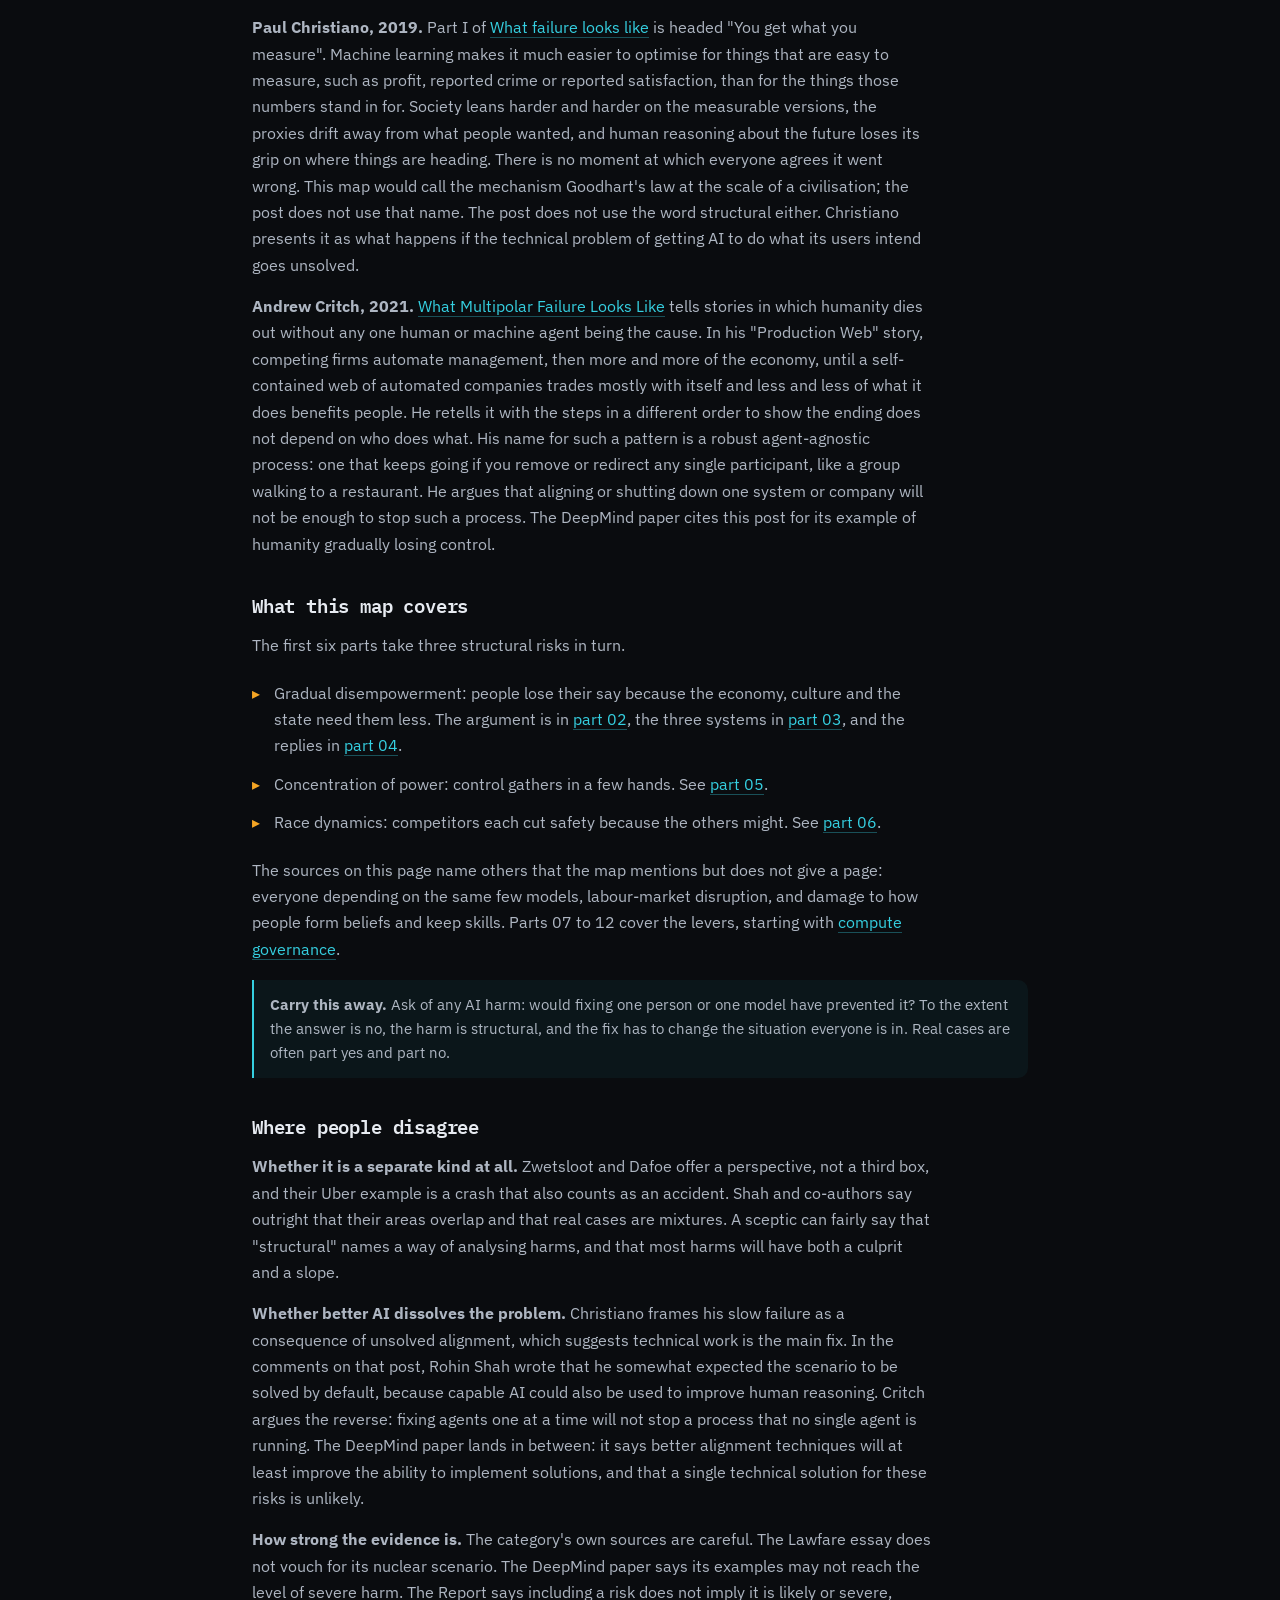
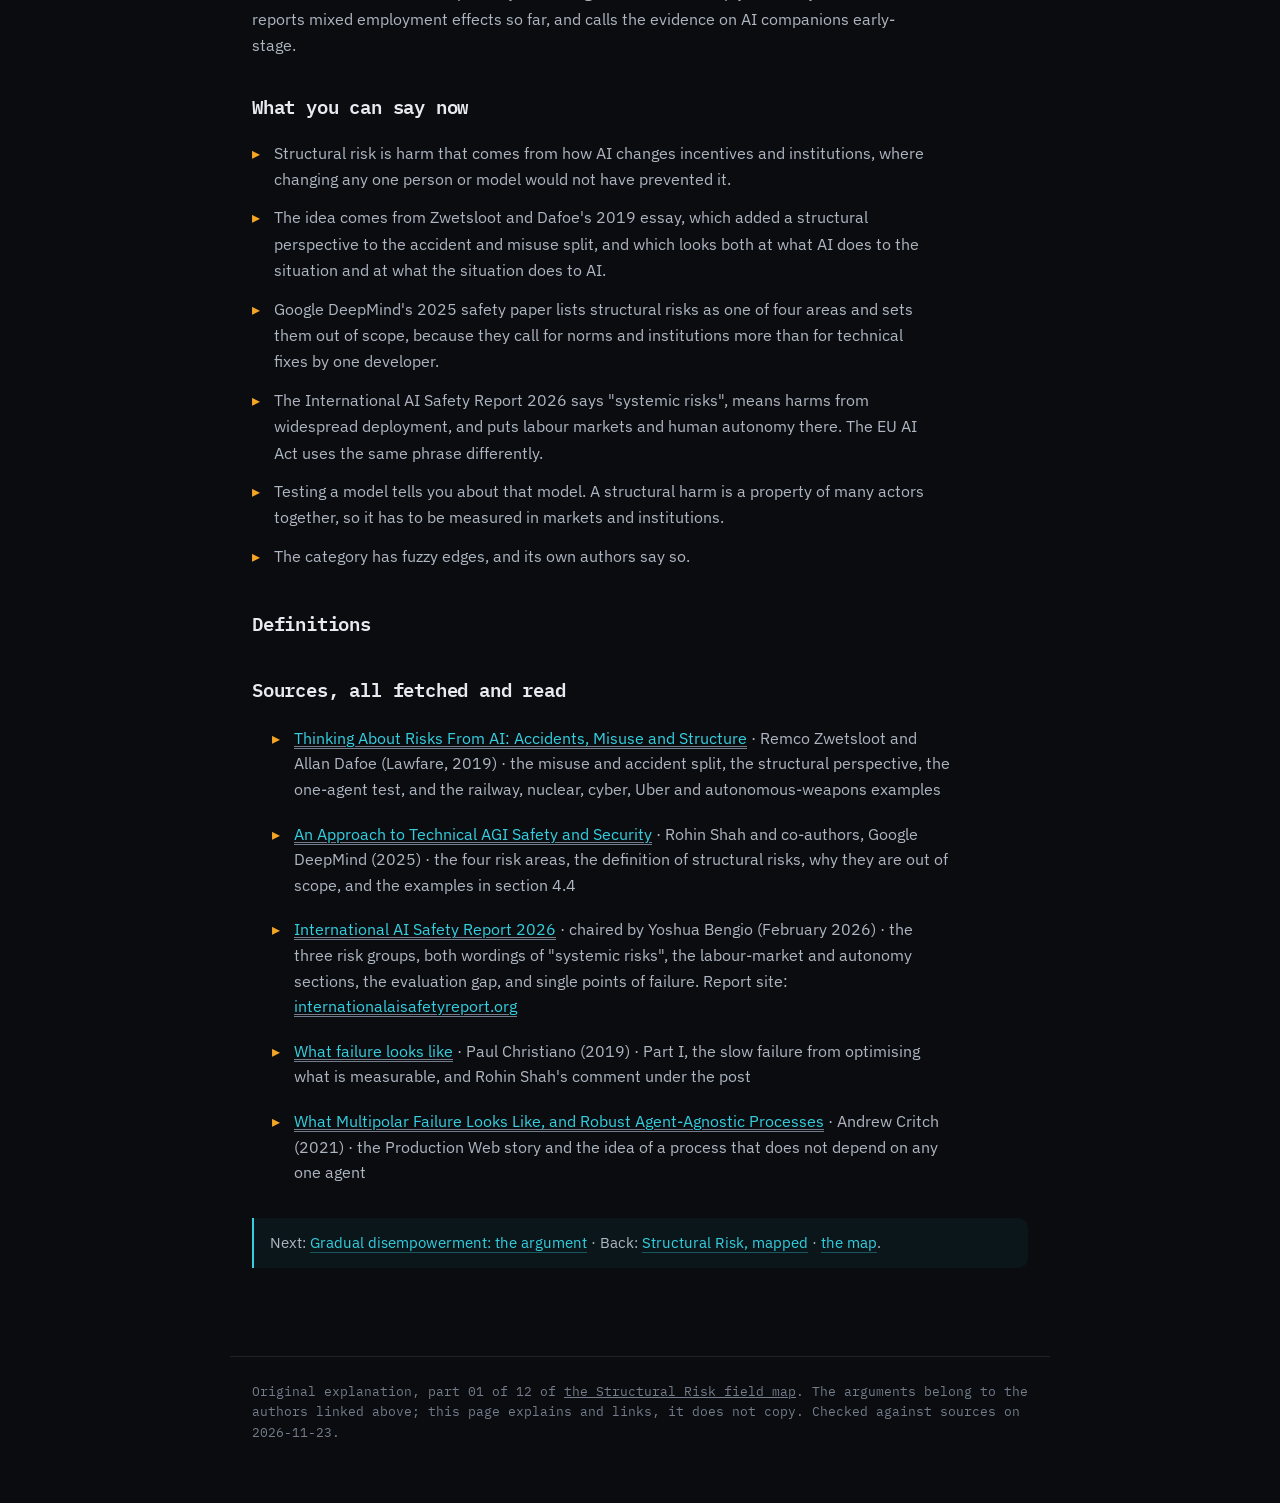
==== commit 542bcf8e: "Fact-check pass: 36 corrections against the cited sources Every part was re-read against its sources" ====
--- a/parts/p01.html
+++ b/parts/p01.html
@@ -33,7 +33,7 @@
   <h2 id="third-kind">The harm the two usual boxes leave out</h2>
   <p>In February 2019 Remco Zwetsloot and Allan Dafoe, whose bios on the essay place both at Oxford's Center for the Governance of AI, published a short essay on <a class="lnk" href="https://www.lawfaremedia.org/article/thinking-about-risks-ai-accidents-misuse-and-structure" target="_blank" rel="noopener">Lawfare</a>. They observed that the field sorted AI risk into two boxes. Misuse is a person using AI to do something unethical; their examples are deepfakes and drones turned into mobile bombs. Accident is a system behaving in a way nobody intended; their example is a self-driving car that misreads the road.</p>
   <p>Their complaint is that both boxes look only at the last link in the chain: the person who pulled the trigger or the system that failed. Policy then aims at that link. The essay argues that technology often does its damage earlier, by changing the situation people are in. It calls this the structural perspective, borrowing the social scientist's contrast between structure and agency. The resulting harms are what this map calls <span class="term" data-term="structural-risk">structural risk</span>.</p>
-  <p>Their historical illustration is the First World War. On one prominent reading, Europe's railways required mobilisation to be fast and all-or-nothing, because the timetables interlocked, and that pushed states toward a war few of them wanted. The authors note that historians still argue about how much the railways mattered. The point survives the argument: the trains were not misused and did not malfunction.</p>
+  <p>Their historical illustration is the First World War. On one prominent reading, Europe's railways required mobilisation to be fast and all-or-nothing, because the timetables interlocked, and that this contributed to a war which, many argue, came largely from defensive decisions and uncertainty. The authors note that historians still argue about how much the railways mattered. The point survives the argument: the trains were not misused and did not malfunction.</p>
   <p>The sharpest part of the essay is a test. Misuse and accident both imply that one agent, behaving differently, would have avoided the harm. The structural view starts from cases where changing one agent leaves the risk about where it was.</p>
   <blockquote class="q">As with an avalanche, it may be more useful to ask what caused the slope to become so steep, rather than what specific event set it off. <a class="lnk" href="https://www.lawfaremedia.org/article/thinking-about-risks-ai-accidents-misuse-and-structure" target="_blank" rel="noopener">Zwetsloot and Dafoe (2019)</a></blockquote>
 
@@ -41,7 +41,7 @@
   <p>The essay asks two questions, and the second is easy to miss.</p>
   <p>The first is what AI does to the situation. Their main example is nuclear deterrence, which depends on each side being sure it could strike back. If AI-assisted tracking made submarines and missile sites findable, a state acting purely defensively would feel pressure to strike first in a crisis. No AI system need be involved in the fighting, and the risk of nuclear war would still have risen because of AI. The authors say it remains to be seen how plausible this is. They add cyber operations, where AI might favour attackers, and three economic cases: markets tipping toward monopoly, labour being replaced by capital, and privacy eroding as data becomes cheaper to collect and sell.</p>
   <p>The second question is what the situation does to AI. Here their example is Uber's fatal self-driving crash in 2018, which first looked like a plain accident. As the essay tells it, the car detected the pedestrian in time, but engineers had disabled the emergency brake so the vehicle would not look jumpy next to competitors, under pressure to impress a chief executive who was weighing whether to cut the unit. More or better engineers might have helped. The essay's claim is that the pressure also had to change.</p>
-  <p class="tech-only">The essay generalises the second direction to the international level with a remark it quotes from the policymaker Bob Work: autonomous weapons carry accident risk, but a military that finds itself at a disadvantage against an adversary operating at machine speed may go down that path anyway. Domestically, institutions can change such pressures through regulation and liability. Internationally there is no overarching authority, which is the problem parts 06 and 12 of this map pick up.</p>
+  <p class="tech-only">The essay generalises the second direction to the international level with a remark it quotes from the policymaker Bob Work: the only way the United States goes down the autonomous-weapons path is if its adversaries do and it finds itself at an operational disadvantage because they are operating at machine speed. The essay adds that policymakers such as Work know these systems carry significant accident risk. Domestically, institutions can change such pressures through regulation and liability. Internationally there is no overarching authority, which is the problem parts 06 and 12 of this map pick up.</p>
   <p>So "structural" is not a list of topics. It is a way of asking who could have prevented a harm, and noticing when the answer is no single party.</p>
 
   <h2 id="four-areas">DeepMind's four areas, and the one it sets aside</h2>
@@ -56,7 +56,7 @@
   <p>On this map's reading, the paper's definition of the fourth area is the Zwetsloot and Dafoe test, extended from people to machines:</p>
   <blockquote class="q">These are harms arising from multi-agent dynamics – involving multiple people, organizations, or AI systems – which would not have been prevented simply by changing one person’s behaviour, one system’s alignment, or one system’s safety controls. <a class="lnk" href="https://arxiv.org/abs/2504.01849" target="_blank" rel="noopener">Shah et al. (2025), extended abstract, &ldquo;Risk areas&rdquo;</a></blockquote>
   <p>Three details matter for the rest of this map.</p>
-  <p>First, the paper puts structural risks out of scope. Its stated reasons are that the category is much bigger than the others, that each risk tends to need its own tailored approach, and that an AI developer acting alone can do little because the fixes often require new norms or institutions. It adds a caveat: the technical work still helps, since being able to train a model to a loosely specified target gives regulators something to regulate with.</p>
+  <p>First, the paper puts structural risks out of scope. Its stated reasons are that the category is much bigger than the others, that each risk tends to need its own tailored approach, and that they are much harder for an AI developer to address because the fixes often require new norms or institutions. It adds a caveat: the technical work still helps, since being able to train a model to a loosely specified target gives regulators something to regulate with.</p>
   <p>Second, the paper says its four areas are not a strict classification. They overlap, they are not exhaustive, and real scenarios mix them.</p>
   <p>Third, its dedicated section adds a time criterion: structural harms unfold slowly enough that, in principle, there is time to counteract them. The section then lists examples at three scales and concedes they may or may not amount to severe harm. For individuals: AI companions crowding out human relationships, and not knowing what information to trust. For societies: AI taking on more economic and political responsibility until humans gradually lose control, surveillance that entrenches dictatorships, and values getting locked in if everyone consults the same assistant on moral questions. Globally: upsetting the balance between attack and defence.</p>
 
@@ -91,7 +91,7 @@
 
   <h2 id="disagree">Where people disagree</h2>
   <p><b>Whether it is a separate kind at all.</b> Zwetsloot and Dafoe offer a perspective, not a third box, and their Uber example is a crash that also counts as an accident. Shah and co-authors say outright that their areas overlap and that real cases are mixtures. A sceptic can fairly say that "structural" names a way of analysing harms, and that most harms will have both a culprit and a slope.</p>
-  <p><b>Whether better AI dissolves the problem.</b> Christiano frames his slow failure as a consequence of unsolved alignment, which suggests technical work is the main fix. In the comments on that post, Rohin Shah wrote that he somewhat expected the scenario to be solved by default, because capable AI could also be used to improve human reasoning. Critch argues the reverse: fixing agents one at a time will not stop a process that no single agent is running. The DeepMind paper lands in between, calling alignment progress useful for structural risks but not sufficient.</p>
+  <p><b>Whether better AI dissolves the problem.</b> Christiano frames his slow failure as a consequence of unsolved alignment, which suggests technical work is the main fix. In the comments on that post, Rohin Shah wrote that he somewhat expected the scenario to be solved by default, because capable AI could also be used to improve human reasoning. Critch argues the reverse: fixing agents one at a time will not stop a process that no single agent is running. The DeepMind paper lands in between: it says better alignment techniques will at least improve the ability to implement solutions, and that a single technical solution for these risks is unlikely.</p>
   <p><b>How strong the evidence is.</b> The category's own sources are careful. The Lawfare essay does not vouch for its nuclear scenario. The DeepMind paper says its examples may not reach the level of severe harm. The Report says including a risk does not imply it is likely or severe, reports mixed employment effects so far, and calls the evidence on AI companions early-stage.</p>
 
   <h2 id="can-say">What you can say now</h2>
